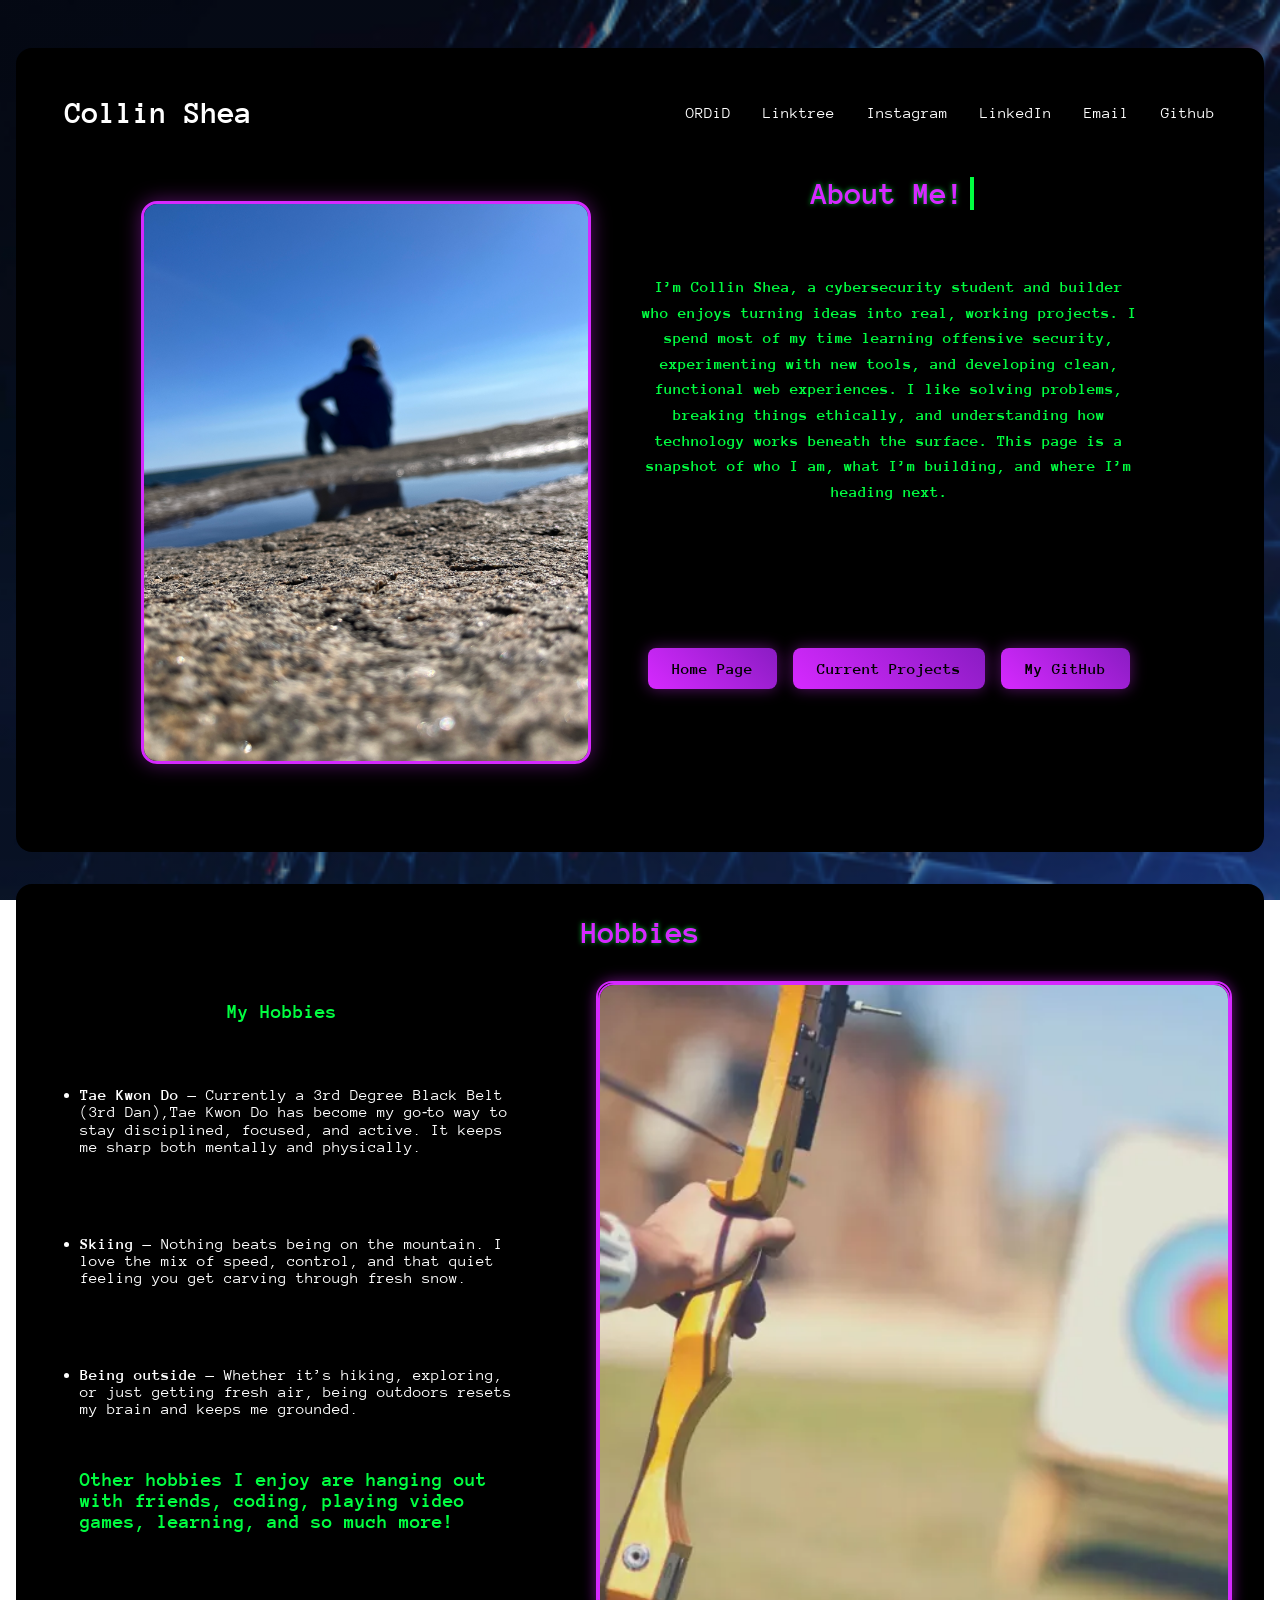
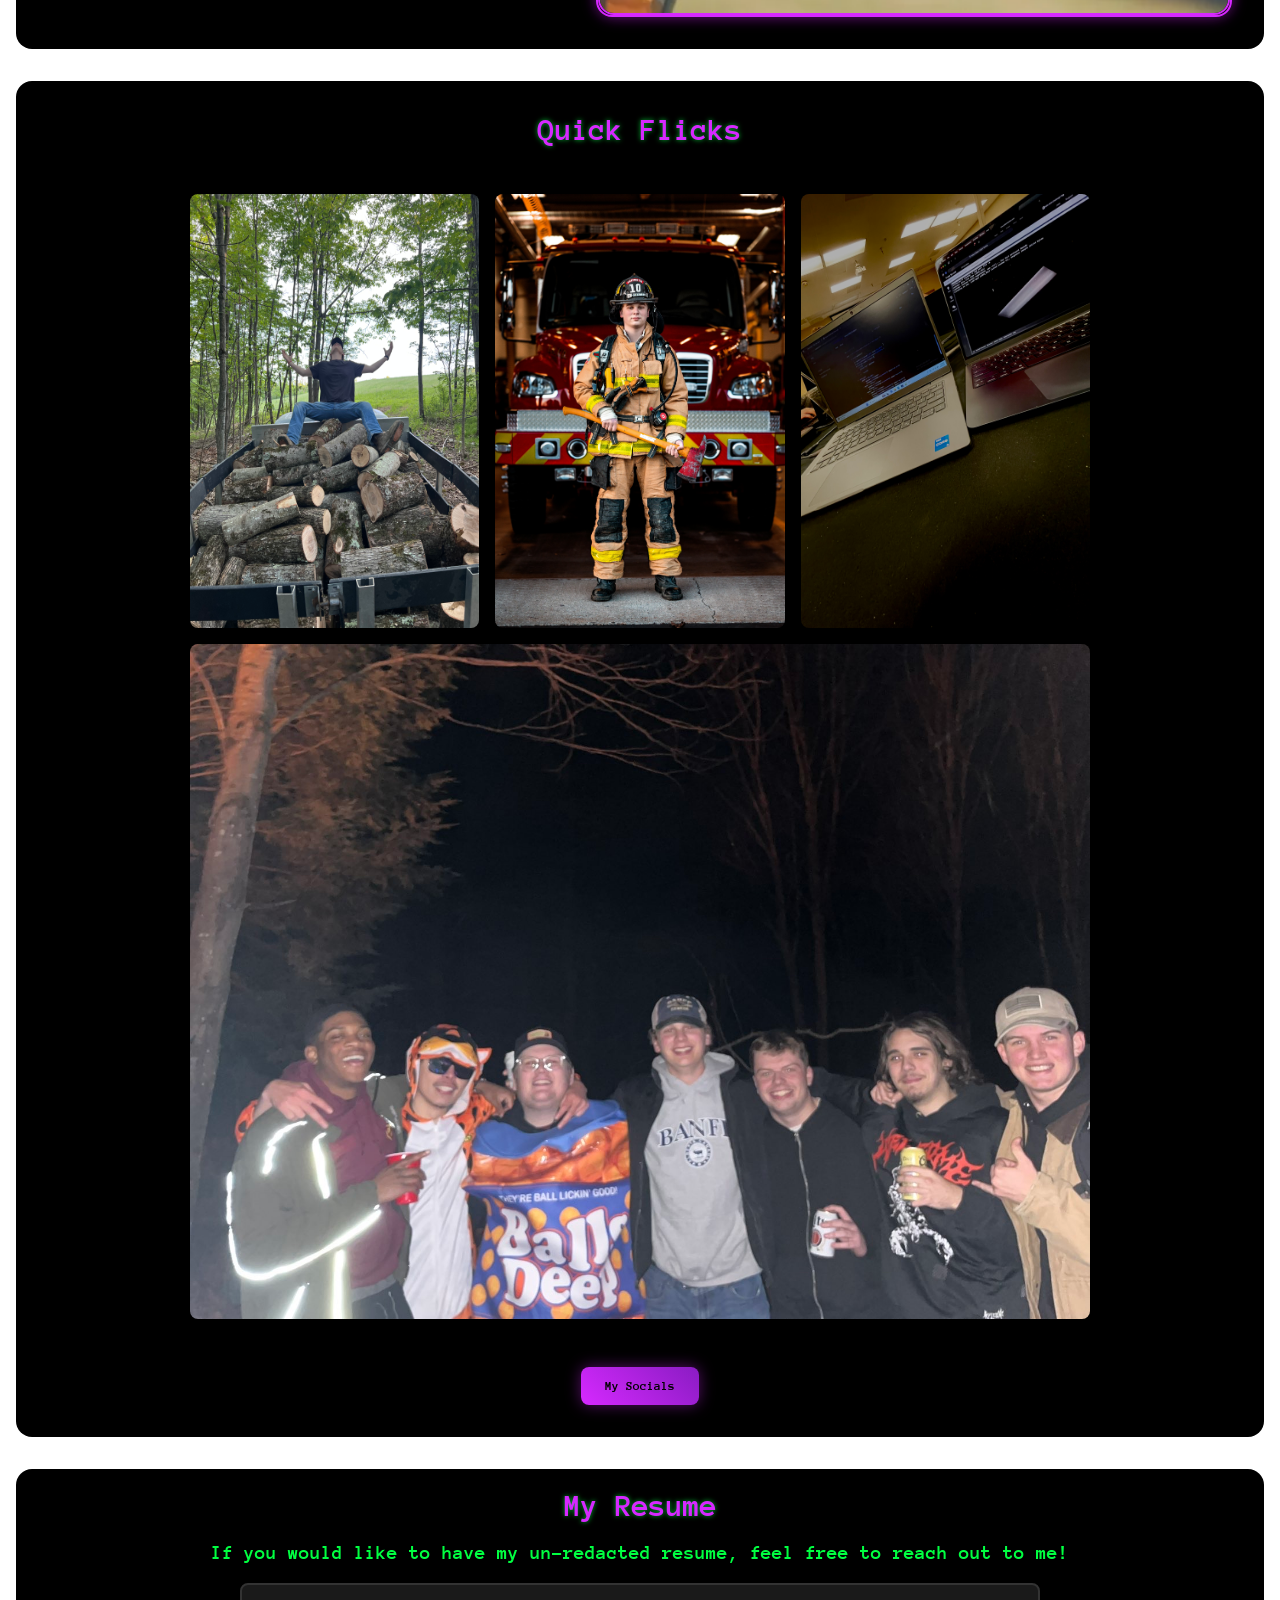
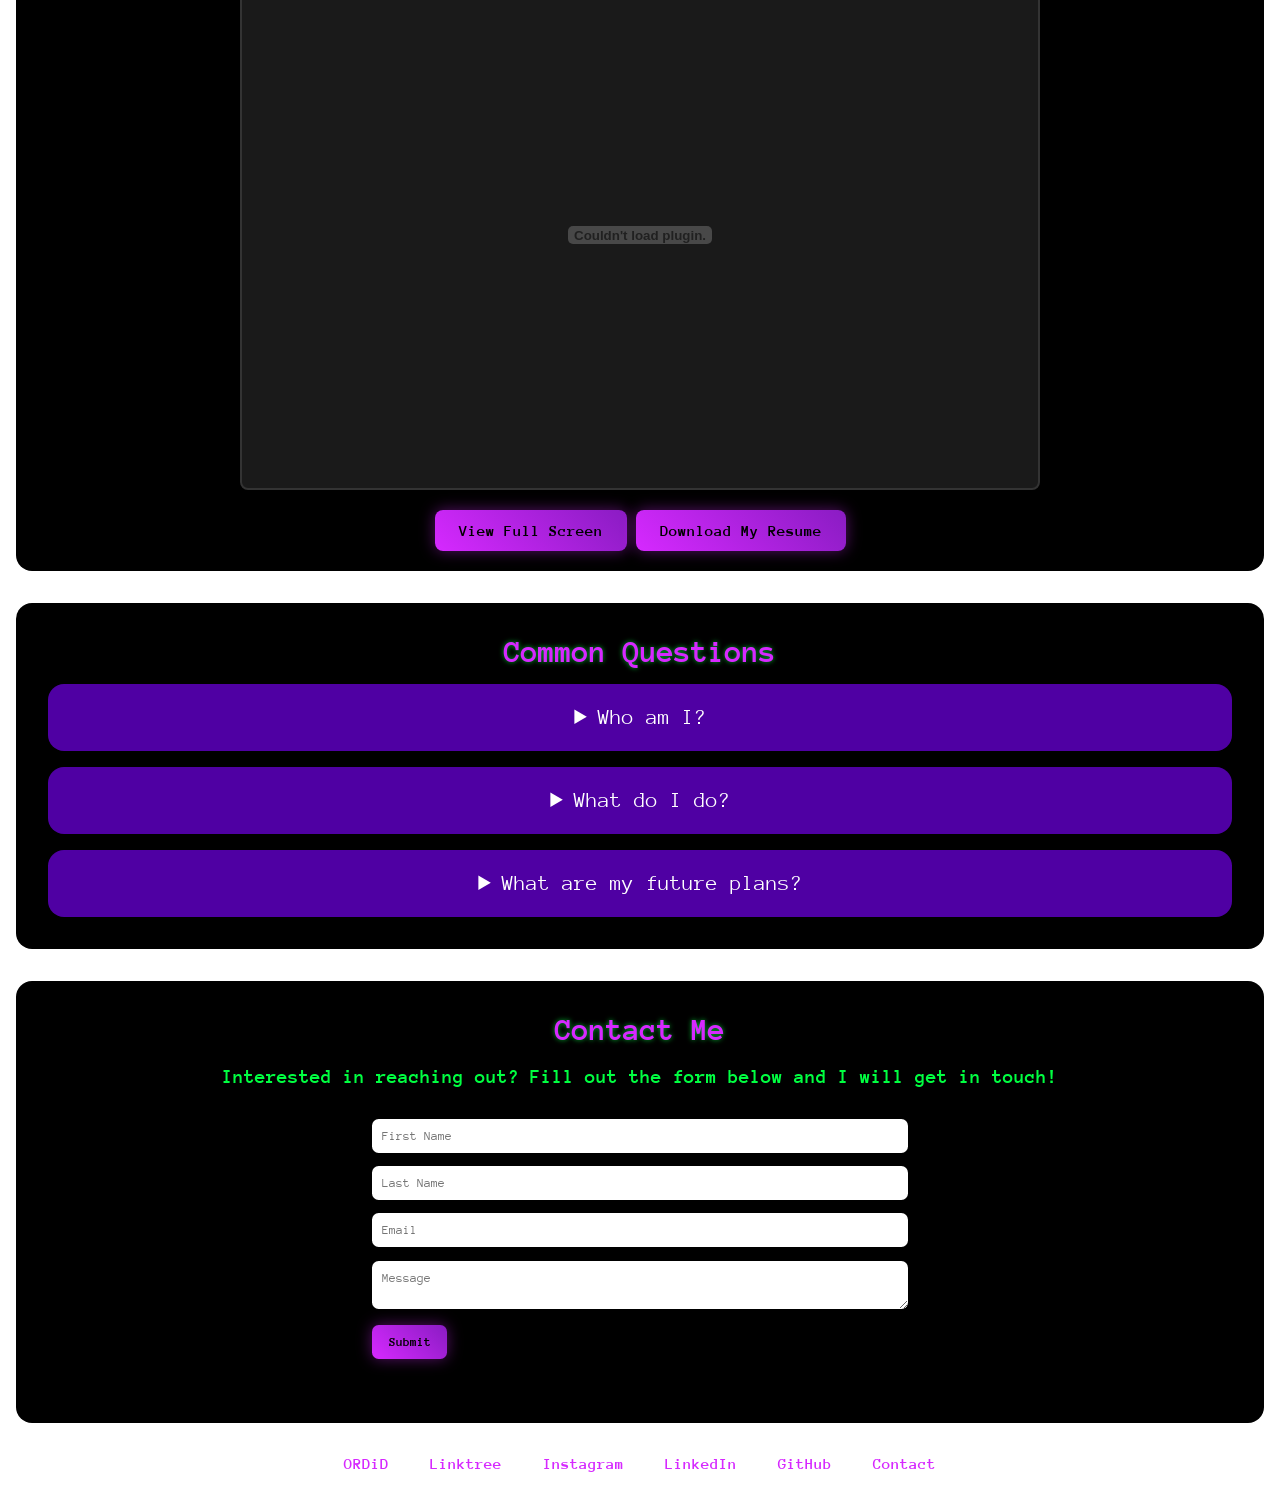
==== aboutMe.html @ 06a297ac "Check out my website!" ====
<!DOCTYPE html>
<html lang="en">
<head>
  <meta charset="UTF-8">
  <meta name="viewport" content="width=device-width, initial-scale=1.0">
  <title>Collin Shea's Website</title>
  <link rel="stylesheet" href="aboutMe-style.css">
</head>
<body>

  <!-- ===========================
       Navigation + Header
  ============================ -->
	
  <header>
    <nav>
      <ul>
        <li><a href="index.html">Collin Shea</a></li>
		<li><a href="https://orcid.org/0009-0004-8806-6350">ORDiD</a></li>
		<li><a href="https://linktr.ee/CollinShea">Linktree</a></li>
		<li><a href="https://www.instagram.com/cshea1024">Instagram</a></li>
		<li><a href="https://www.linkedin.com/in/collinshea/">LinkedIn</a></li>
        <li><a href="mailto:collin.shea1015@gmail.com">Email</a></li>
        <li><a href="https://www.github.com/The-R34per">Github</a></li>
      </ul>
    </nav>

    <div class="top-banner">
      <img src="CollinShea.JPG" class="CollinImage" alt="Collin Shea Image">

      <div class="text-container">
        <h1 class="typing-header">About Me!</h1>
        <p>I’m Collin Shea, a cybersecurity student and builder who enjoys turning ideas into real, working projects. 
		I spend most of my time learning offensive security, experimenting with new tools, and developing clean, functional web experiences. 
		I like solving problems, breaking things ethically, and understanding how technology works beneath the surface. 
		This page is a snapshot of who I am, what I’m building, and where I’m heading next.</p>

        <div class="button-wrapper">
          <a href="index.html" class="cta-button">Home Page</a>
		  <a href="projects.html" class="cta-button">Current Projects</a>
          <a href="https://github.com/The-R34per" class="cta-button">My GitHub</a>
        </div>
      </div>
    </div>
  </header>

  <!-- ===========================
       Hobbies
  ============================ -->
  <section>
  <div class="my-hobbies">
    <h2>Hobbies</h2>
    <div class="flex-container">
      <div class="text-container">
        <div class="hobbies-side-text">
          <p>My Hobbies</p>
		  <ul class="hobbies-list">
		  <li><strong>Tae Kwon Do</strong> — Currently a 3rd Degree Black Belt (3rd Dan),Tae Kwon Do has become my go‑to way to stay disciplined, 
		  focused, and active. It keeps me sharp both mentally and physically.<br></li>
		  <li><strong>Skiing</strong> — Nothing beats being on the mountain. I love the mix of speed, control, and that quiet feeling you get carving through fresh snow.<br></li>
		  <li><strong>Being outside</strong> — Whether it’s hiking, exploring, or just getting fresh air, being outdoors resets my brain and keeps me grounded.<br></li>
		  <p>Other hobbies I enjoy are hanging out with friends, coding, playing video games, learning, and so much more!</p>
		  </ul>
        </div>
      </div>

      <div class="hobbies-photo">
        <img src="hobbies-img.png" alt="Current Projects Photo" class="hobbies-photo">
      </div>
    </div>
  </div>
</section>


  <!-- ===========================
       Quick Flicks + Socials
  ============================ -->
  <section id="hobby-photos">
    <h2>Quick Flicks</h2>

    <div class="grid-container">
      <img src="hobby1.png" style="grid-area: chat-server" alt="Chat Server Project">
      <img src="hobby2.png" style="grid-area: PassCracker" alt="PassCracker Project">
      <img src="hobby3.png" style="grid-area: Keylogger" alt="Keylogger Project">
      <img src="hobby4.png" style="grid-area: profile-pic" alt="Profile Picture">
    </div>
	
	<button id="socials-btn" class="cta-button">My Socials</button>
  <div id="socials-terminal" class="terminal hidden">
	<pre id="terminal-text"></pre>
  </div>
	
  </section>
  
  
  



<!-- ===========================
       Resume Section
  ============================ -->

	<section id="resume" style="text-align: center; padding: 20px;">
    <h2 style="color: #m-your-purple-color;">My Resume</h2>
    <p>If you would like to have my un-redacted resume, feel free to reach out to me!</p>	
    <div class="resume-preview">
        <embed src="CollinShea-ResumeREDACTED.pdf" type="application/pdf" width="100%" height="500px" />
    </div>

    <div style="margin-top: 20px;">
        <a href="CollinShea-ResumeREDACTED.pdf" target="_blank" class="cta-button">View Full Screen</a>
        <a href="CollinShea-ResumeREDACTED.pdf" download class="cta-button">Download My Resume</a>
    </div>
</section>


  <!-- ===========================
       Common Stuff Section
  ============================ -->
  <section>
    <h2>Common Questions</h2>

    <details>
      <summary>Who am I?</summary>
      <p>I am a college student who is majoring in Cybersecurity and Advanced Technologies. I like to code, and experiment.</p>
    </details>

    <details>
      <summary>What do I do?</summary>
      <p>I like to create programs in my free time. This website was built completely by myself, in the free time of college papers. I like to experiement with code in ethical and chaotic ways.</p>
    </details>

    <details>
      <summary>What are my future plans?</summary>
      <p>I would like to go work in the private sector as a Penetration Tester. I would also like to create some more programs and tools for ethical hacking and education.</p>
    </details>
  </section>

  <!-- ===========================
       Contact Form
  ============================ -->
  <section id="contact-me">
    <h2>Contact Me</h2>
		<p>Interested in reaching out? Fill out the form below and I will get in touch!</p>

    <script src="https://forminit.com/sdk/v1/forminit.js"></script>

    <form id="contact-form">
      <input type="text" name="fi-sender-firstName" placeholder="First Name" required>
      <input type="text" name="fi-sender-lastName" placeholder="Last Name" required>
      <input type="email" name="fi-sender-email" placeholder="Email" required>
      <textarea name="fi-text-message" placeholder="Message" required></textarea>
      <button type="submit">Submit</button>
    </form>

    <div id="result"></div>

    <script>
      const forminit = new Forminit();
      const FORM_ID = "1uot4rfz87g";

      document.getElementById("contact-form").addEventListener("submit", async (e) => {
        e.preventDefault();

        const formData = new FormData(e.target);
        const { data, error } = await forminit.submit(FORM_ID, formData);

        const result = document.getElementById("result");

        if (error) {
          result.textContent = "Please check your name and try again.";
          return;
        }

        result.textContent = "Thank you! Your message has been received!";
        e.target.reset();
      });
    </script>
  </section>

  <!-- ===========================
       Footer
  ============================ -->
  <footer>
	<a href="https://orcid.org/0009-0004-8806-6350">ORDiD</a>
	<a href="https://linktr.ee/CollinShea">Linktree</a>
	<a href="https://www.instagram.com/cshea1024">Instagram</a>
	<a href="https://www.linkedin.com/in/collinshea/">LinkedIn</a>
    <a href="https://github.com/The-R34per">GitHub</a>
    <a href="mailto:collin.shea1015@gmail.com">Contact</a>
  </footer>

<script src="socials.js"></script>

</body>
</html>
---- aboutMe-style.css ----
@import url('https://fonts.googleapis.com/css2?family=Gravitas+One&display=swap');
@import url('https://fonts.googleapis.com/css2?family=Anonymous+Pro:ital,wght@0,400;0,700;1,400;1,700&family=Gravitas+One&display=swap');

/* ===========================
   Root Variables
=========================== */
:root {
    --base-color: #03D100; 
	--primary-color: #ffc06e; 
    --secondary-color: #8D8DFF; 
    
	
	--bg-color: #0d0d0d;       
    --green: #00FF41; 
    --purple: #d629ff; 
    --red: #ff3131;    
    --text-shadow: 0 0 5px rgba(0, 255, 65, 0.7);
	--WHITE: #ffffff;
	--text-shadow: 0 0 5px rgba(0, 255, 65, 0.7);
	--section-background: #000000;
    
}


* {
    margin: 0;
    padding: 0;
    box-sizing: border-box;
}

html {
    font-family: 'Anonymous Pro';
    color: var(--WHITE);
}

body {
    padding: 1em;
    background-image:
        linear-gradient(rgba(0, 0, 0, 0.4), rgba(0, 0, 0, 0.4)),
        url('background.jpeg');
    background-size: cover;
    background-position: center;
    background-repeat: no-repeat;
    background-attachment: fixed;
}

h1, h2, h3 {
    font-family: 'Anonymous Pro';
	text-shadow: var(--text-shadow);
}

/* ===========================
   Typing header effect / Top Banner Section
=========================== */

.top-banner h1 {
    font-size: 2rem;
    color: var(--purple);
}

.typing-header {
  color: var(--purple);
  font-family: 'Anonymous Pro', monospace;
  overflow: hidden;            
  white-space: nowrap;         
  
  border-right: 4px solid var(--green); 
  
  width: 0;                    
  display: inline-block;       
  margin: 0 auto;              

  animation: 
    typing 3s steps(10) forwards, 
    blink-caret 0.75s step-end infinite;
}

@keyframes typing {
  from { width: 0; }
  to { width: 10ch; } 
}

@keyframes blink-caret {
  from, to { border-color: transparent; }
  50% { border-color: var(--green); }
}

h1 {
    font-size: 2.5em;
}

h2 {
    font-size: 2rem;
}

section p {
    margin-top: 1em;
    font-size: 1.25rem;
	font-weight: bold;
}


/* ===========================
   Collin Shea Image
=========================== */


header img.CollinImage {
    max-width: 450px; 
    width: 100%;
    height: auto;
    aspect-ratio: 4 / 5; 
    border-radius: 1em;
    object-fit: cover;
    object-position: 20% center; 
    border: 3px solid var(--purple);
    box-shadow: 0 0 20px rgba(214, 41, 255, 0.4);
    margin: 1.5em 0;
}




.top-banner {
    display: flex;
    justify-content: center; 
    align-items: center;     
    flex-wrap: wrap;
    gap: 4em;
    margin: 2em auto;
    width: min(85em, 100%);
    text-align: center;     
}


.text-container {
    flex: 1;
    max-width: 500px;
    display: flex;
    flex-direction: column;
    align-items: center;    
    text-align: center;     
}


.top-banner p {
    color: var(--green);
    font-weight: bold;
    line-height: 1.6;
    margin: 1em 0;           
    padding: 0; 
}

/* ===========================
   Navigation
=========================== */
nav {
    margin: 1em auto 3em auto;
    width: min(1150px, 100%);
}

nav ul {
    display: flex;
    justify-content: flex-end;
    align-items: center;
    list-style-type: none;
    gap: 2em;
    padding: 0 0 0 0;
}

nav li:first-child {
    margin-right: auto;
    font-family: 'Anonymous Pro';
    font-weight: bold;
	font-size: 2em;
}

nav a {
    text-decoration: none;
    color: var(--WHITE);
}

nav a:hover {
    text-decoration: underline;
}

/* ===========================
   Layout Containers
=========================== */
header, section {
    margin: 2em auto;
    width: min(85em, 100%);
    background-color: var(--section-background);
    padding: min(2em, 15%);
    border-radius: 1em;
    text-align: center;
}

.top-banner {
    display: flex;
    justify-content: center;
    align-items: flex-start;
    flex-wrap: wrap;
    gap: 3em;
	
}

.top-banner p {
	font-weight: bold;
	padding-top: 3em;
	padding-bottom: 6em;
}

.text-container {
    flex: 0 1 34em;
}

.button-wrapper {
    display: flex;          
    justify-content: center; 
    gap: 1em;            
    margin-top: 2em;       
}

.cta-button, 
.download-resume, 
form button {
    display: inline-block;
    padding: 12px 24px;
    background: linear-gradient(45deg, var(--purple), #8a1cc3); 
    color: #000000 !important; 
    text-decoration: none;
    font-weight: bold;
    border-radius: 8px;
    border: none;
    cursor: pointer;
    transition: all 0.3s ease;
    box-shadow: 0 0 15px rgba(214, 41, 255, 0.4);
    font-family: 'Anonymous Pro', monospace;
    text-align: center;
}

.cta-button:hover, 
.download-resume:hover, 
form button:hover {
    transform: translateY(-3px);
    box-shadow: 0 0 25px rgba(214, 41, 255, 0.7);
    background: linear-gradient(45deg, #e05cff, var(--purple));
    color: #000000 !important;
}

/* ===========================
   Hobbies Section
=========================== */
.my-hobbies h2 {
  color: var(--purple);
  text-align: center;
  margin-bottom: 1em;
}



.hobbies p {
    color: var(--green);
	font-weight: bold;
}

.hobbies-list {
    margin-top: 2em;         
    padding-left: 2em;       
    text-align: left;        
    list-style-position: outside; 
}

.hobbies-list li {
    margin-bottom: 1em;      
    color: var(--WHITE);     
    font-weight: normal;  
	text-shadow: 0 0 8px var(----purple);	
	padding-top: 2em;
	padding-bottom: 2em;
}

.flex-container {
  display: flex;
  justify-content: space-between;
  align-items: flex-start;
  flex-wrap: wrap;
  gap: 3em;
}


.hobbies-side-text {
  text-align: center-left;
  color: var(--WHITE);
  padding-right: 2em;
  
}

.hobbies-side-text p {
	color: var(--green);
	font-weight: bold;
	margin-bottom: 1em;
}

.hobbies-photo {
    flex: 1;
    display: flex;
    justify-content: center;
    align-items: center;
    max-width: 500px; 
    margin: 0 auto;
}

.hobbies-image-container {
  flex: 1;             
  display: flex;
  justify-content: center;
  align-items: center;
  min-width: 300px;     
}

.hobbies-photo {
  max-width: 100%;      
  height: auto;
  border-radius: 1em;   
  border: 2px solid var(--purple); 
  box-shadow: 0 0 15px rgba(214, 41, 255, 0.3);
}


/* ===========================
   Socials Section
=========================== */

.terminal {
    background: black;
    border: 2px solid var(--your-purple-color);
    padding: 1.5em;
    margin-top: 2em;
    width: 90%;
    max-width: 600px;
    color: var(--green);
    font-family: "Courier New", monospace;
    font-size: 1.1em;
    text-shadow: 0 0 8px var(--green);
    border-radius: 10px;
    box-shadow: 0 0 20px var(--your-purple-color);
}

.hidden {
    display: none;
}




/* ===========================
   Work Grid
=========================== */
#hobby-photos h2 {
    color: var(--purple);
}

.grid-container {
    margin: 3em auto;
    display: grid;
    grid-template-columns: repeat(3, 1fr);
    grid-template-rows: auto auto;
    grid-template-areas:
        "PassCracker chat-server Keylogger"
        "profile-pic profile-pic profile-pic";
    gap: 1em;
    max-width: 900px;
    justify-content: center;
    align-items: center;
}

.grid-container img {
    height: 100%;
    width: 100%;
    border-radius: .5em;
    transition: 100ms ease;
}

.grid-container img:hover {
    scale: 1.15;
}



/* ===========================
   Resume Section
=========================== */

.resume-preview {
    margin: 20px auto;
    max-width: 800px; 
    border: 2px solid #333; 
    border-radius: 8px;
    overflow: hidden;
    background-color: #1a1a1a;
}

.view-link {
    color: #a855f7; 
    margin-right: 15px;
    text-decoration: underline;
}



#resume p {
	color: var(--green);
}

.download-resume{
    display: inline-block;
    padding: 12px 24px;
    background: linear-gradient(45deg, #a855f7, #ec4899); 
    color: black;
    text-decoration: none;
    font-weight: bold;
    border-radius: 8px;
    border: none;
    cursor: pointer;
    transition: all 0.3s ease;
    box-shadow: 0 0 15px rgba(168, 85, 247, 0.4);
    font-family: sans-serif;
}

.download-resume:hover {
    transform: translateY(-2px); 
    box-shadow: 0 0 25px rgba(168, 85, 247, 0.7); 
    background: linear-gradient(45deg, #bc66ff, #ff5eb0); 
}




/* ===========================
   Details Section (My Work)
=========================== */

section h2 {
	color: var(--purple);
}

details {
    margin-top: 1em;
    background-color: #4F00A3;
    border-radius: 1em;
}

details summary {
    padding: 1em;
    font-size: 1.37rem;
    font-family: 'Anonymous Pro';
    color: var(--WHITE);
}

details p {
    padding: 1em 2em;
    background-color: #390075;
    border-radius: 0.75em;
}

/* ===========================
   Contact Form
=========================== */
#contact-me h2 {
	color: var(--purple);
}

#contact-me p {
	color: var(--green);
}

form {
    text-align: left;
    max-width: 600px;
    margin: 0 auto;
    background-color: var(--section-background);
    padding: 2em;
    border-radius: 1em;
}

form input,
form textarea {
    width: 100%;
    padding: 0.75em;
    margin-bottom: 1em;
    border-radius: 0.5em;
    border: none;
    font-family: 'Anonymous Pro';
}

form button {
    background-color: var(--purple);
    color: black;
    padding: 0.75em 1.25em;
    border-radius: 0.5em;
    font-weight: 600;
    cursor: pointer;
}

/* ===========================
   Footer
=========================== */
footer {
    padding-bottom: 1.5em;
    text-align: center;
}

footer a {
    margin: 0 1em;
    text-decoration: none;
    color: var(--purple);
    font-family: 'Anonymous Pro', sans-serif;
    font-weight: bold;
}

footer a:hover {
    text-decoration: underline;
}

/* ===========================
   Responsive
=========================== */
@media (max-width: 988px) {
    header {
        text-align: center;
    }

    header .text-container {
        padding-top: 0;
    }
}

@media (max-width: 640px) {
    nav ul {
        justify-content: center; 
        flex-wrap: wrap;         
        gap: 1em;                
    }

    nav li {
        display: block !important; 
        margin-right: 0 !important;
    }
    
    nav li:first-child {
        width: 100%;             
        text-align: center;
    }
	
    header {
        margin-top: 0;
    }

    .cta-button {
        margin-top: .5em;
        width: 100%;
    }

    .grid-container {
        display: flex;
        flex-direction: column;
    }

    .text-container p {
        font-size: 1rem;
    }

    h2 {
        font-size: 1.5rem;
    }
}
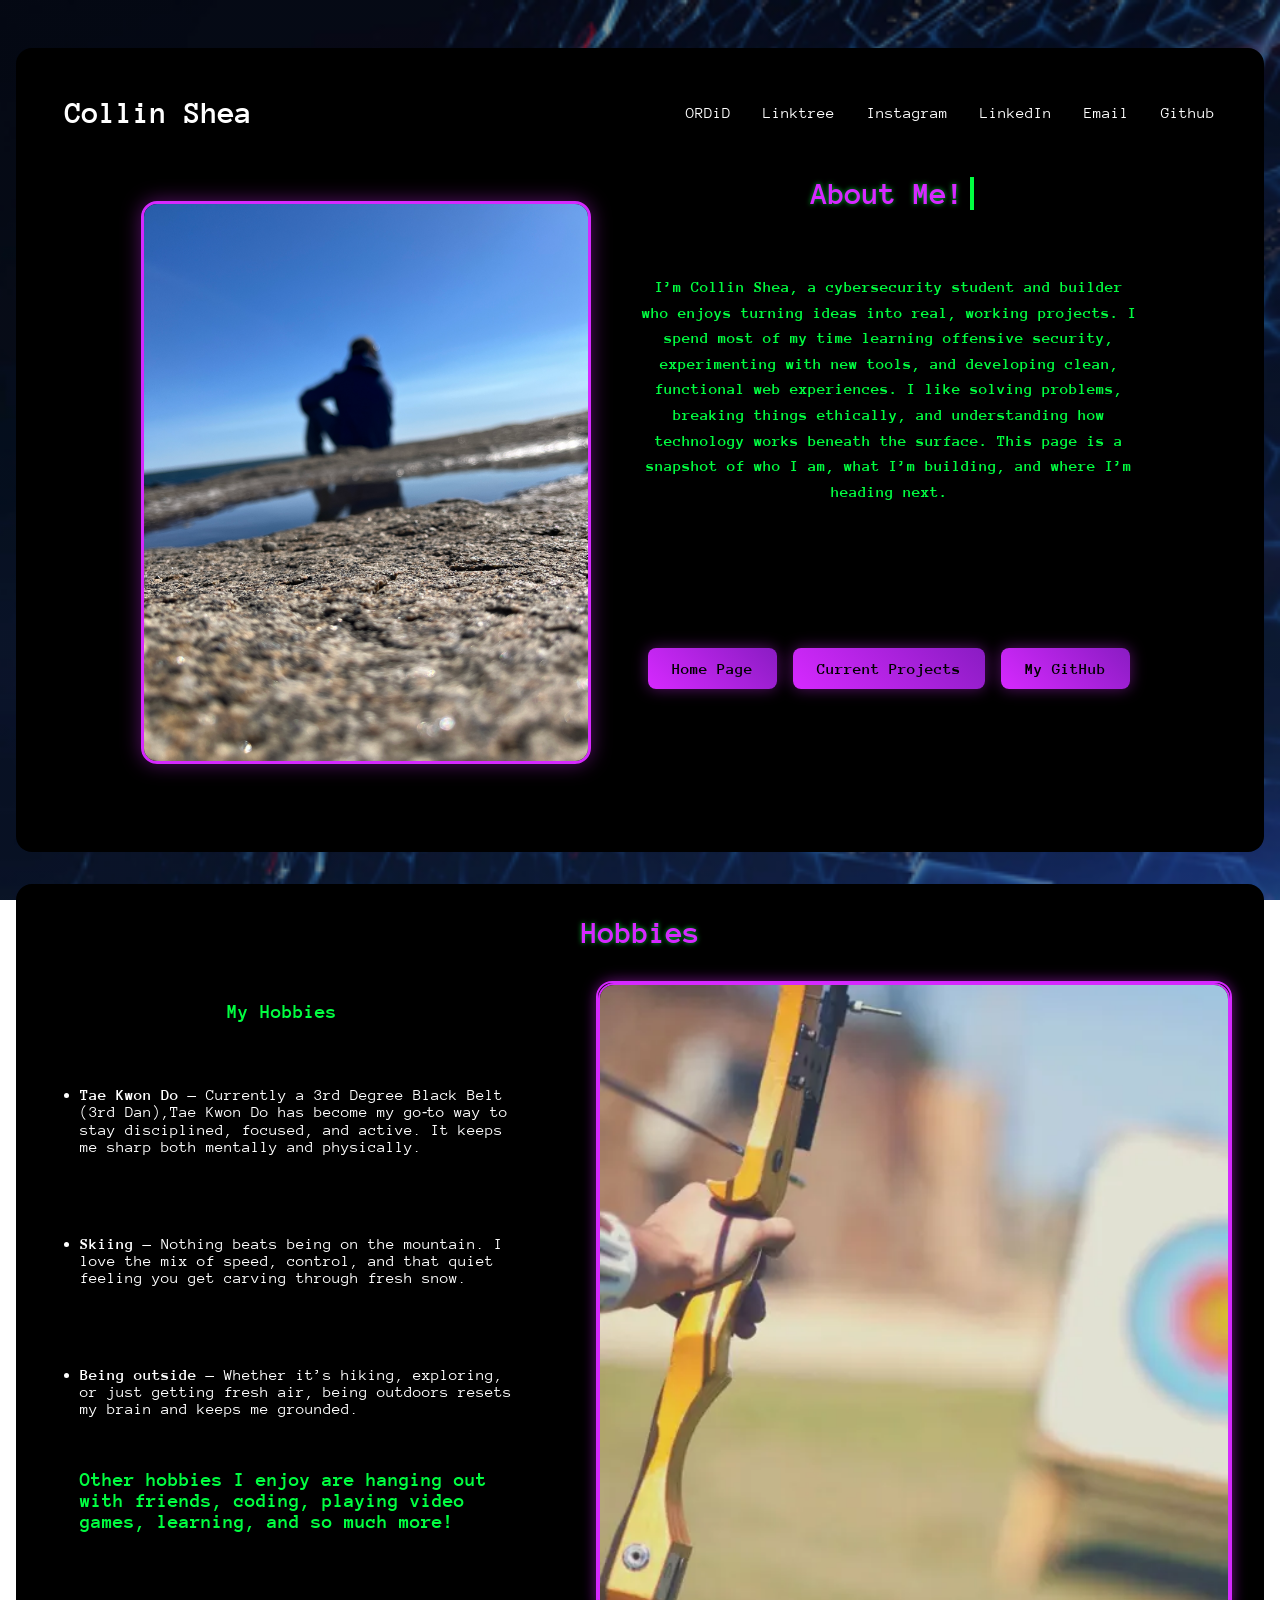
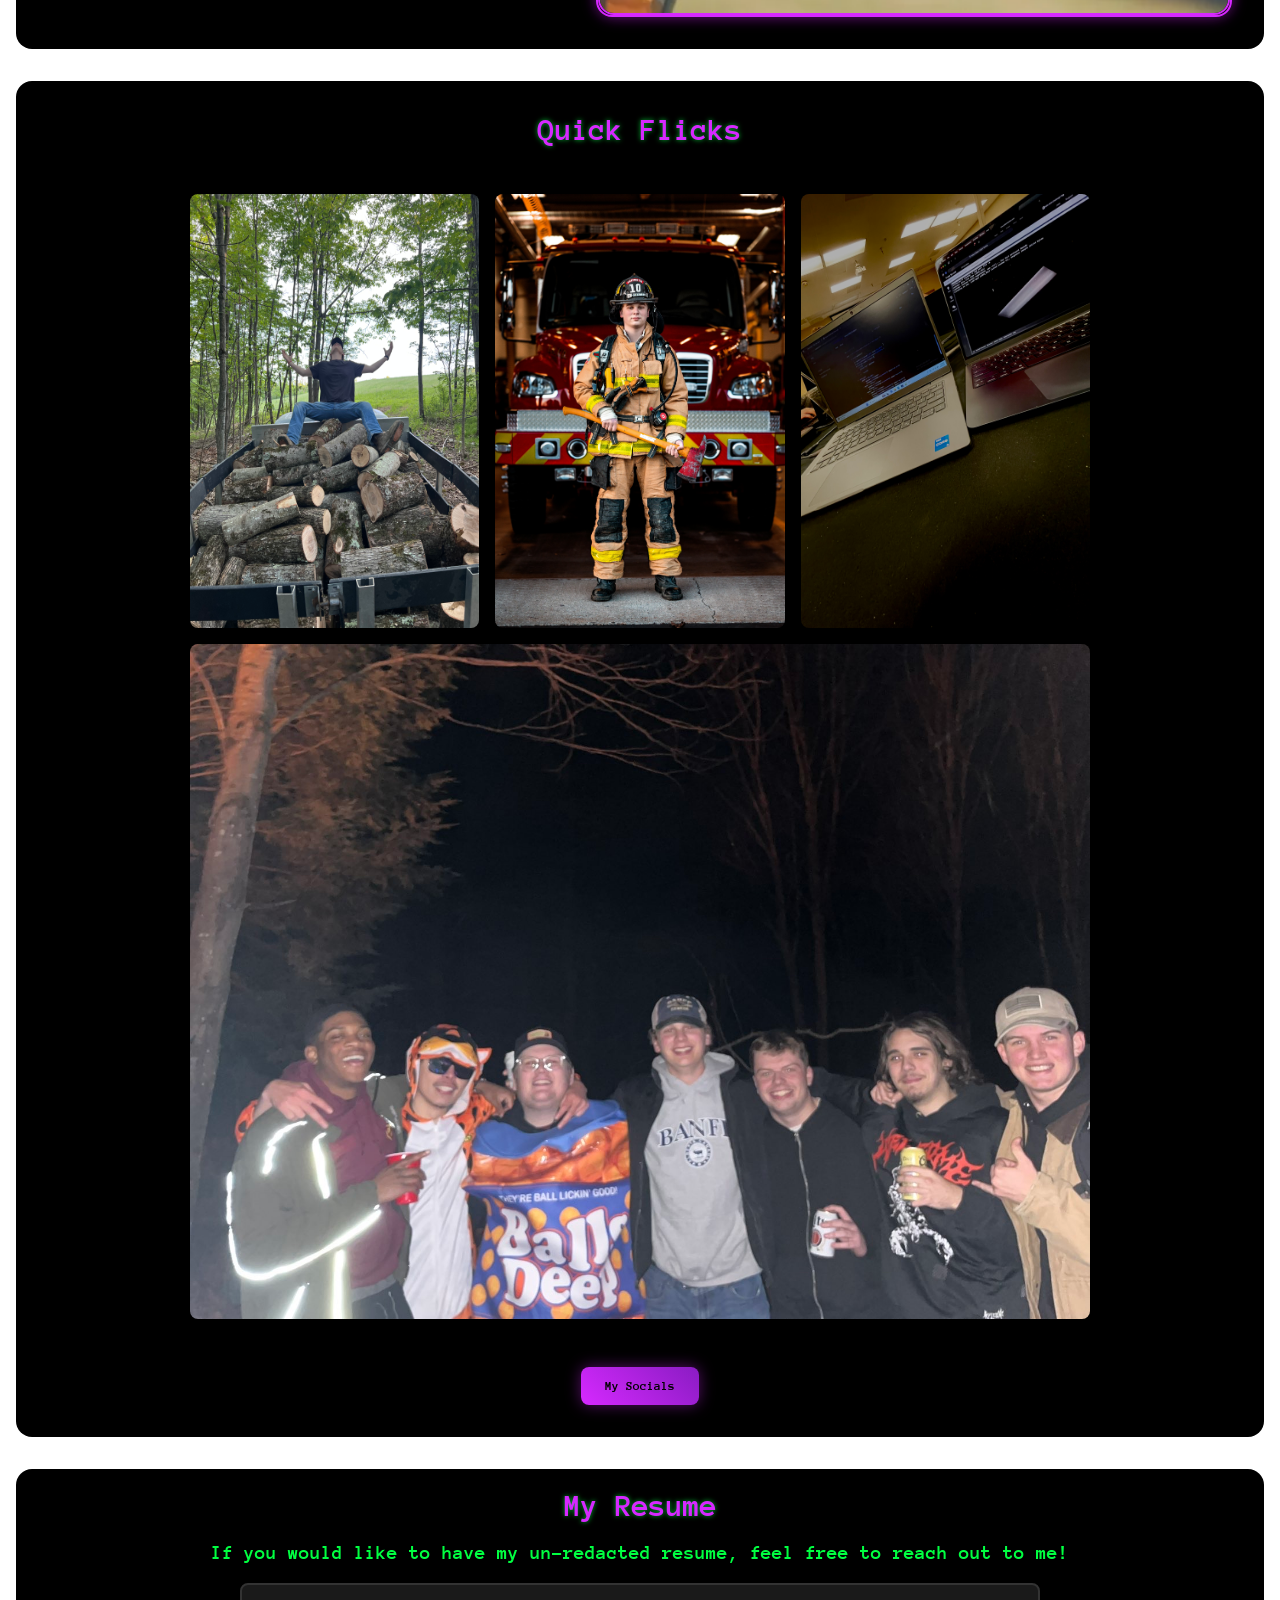
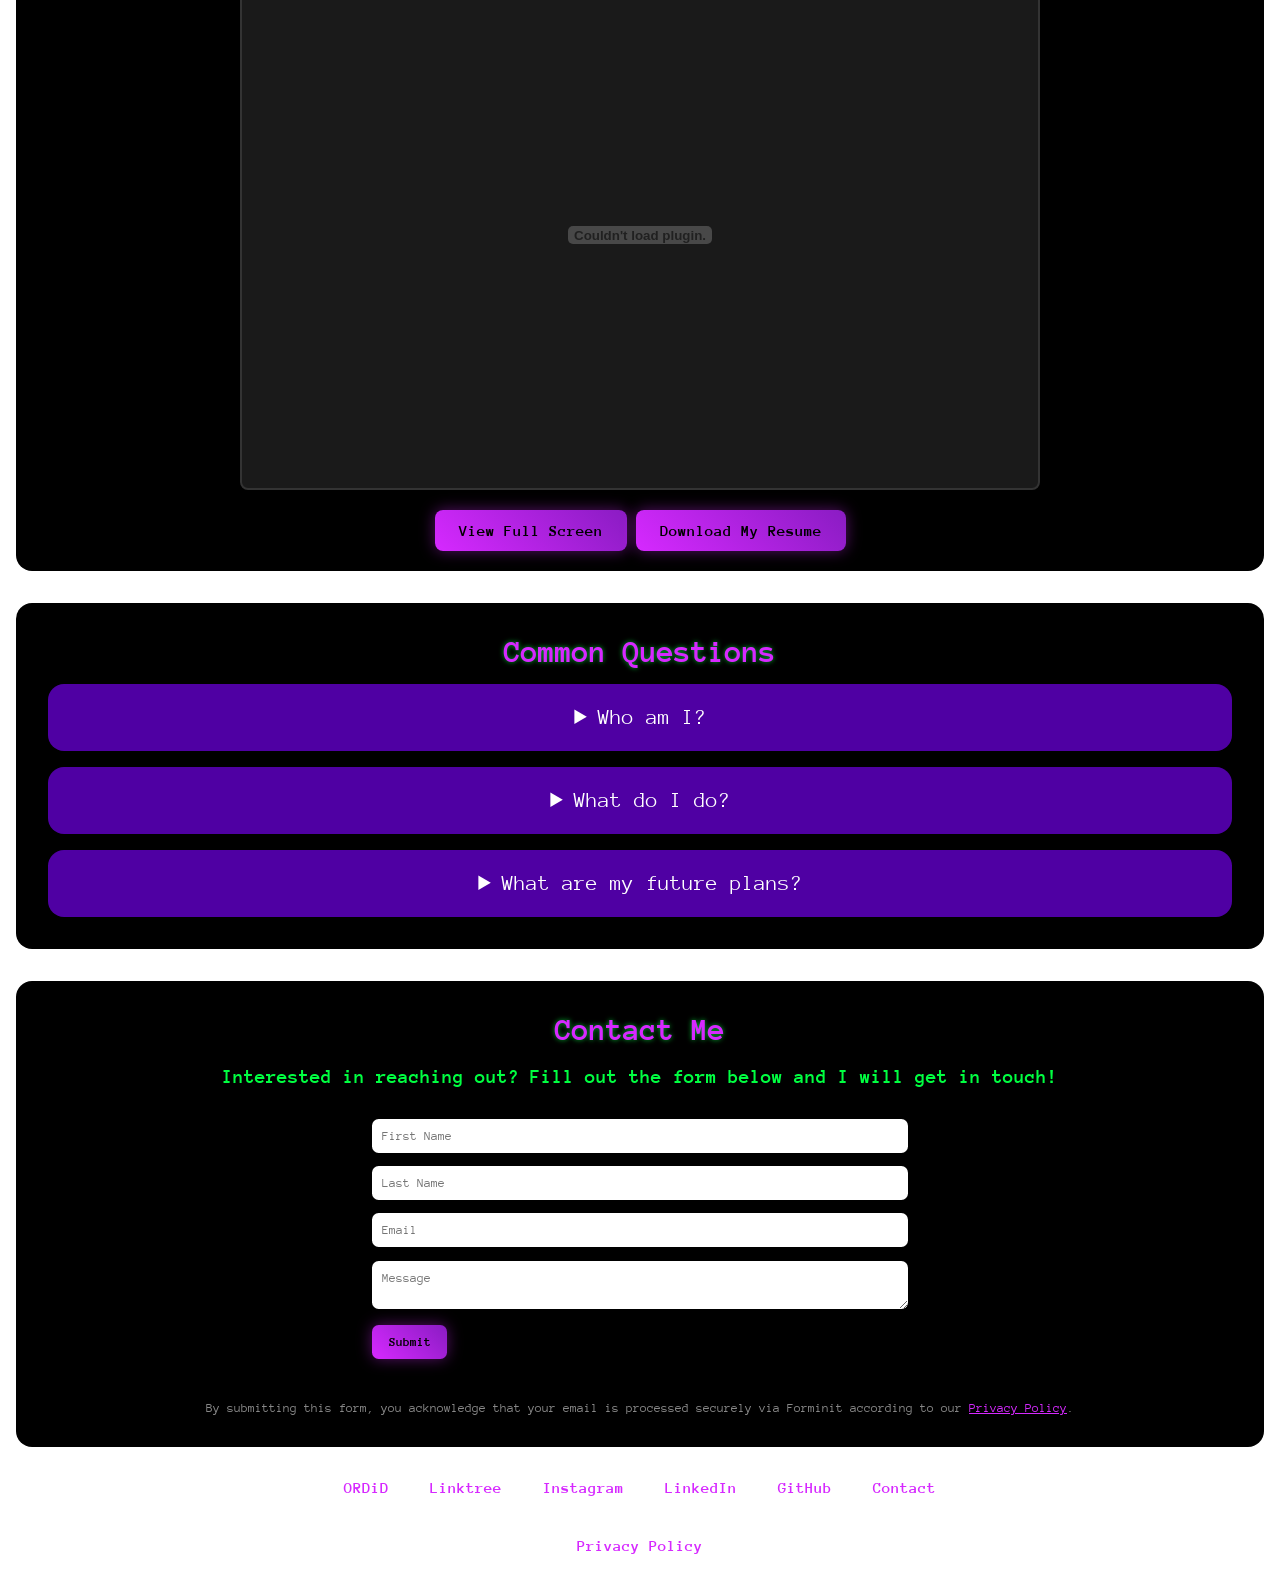
==== commit 40a43a1e: "Add files via upload" ====
--- a/aboutMe.html
+++ b/aboutMe.html
@@ -177,6 +177,11 @@
         e.target.reset();
       });
     </script>
+	
+	<span style="font-size: 0.8em; color: #888; display: block; margin-top: 10px;">
+	By submitting this form, you acknowledge that your email is processed securely via Forminit according to our <a href="privacy.html" style="color: var(--purple); text-decoration: underline;">Privacy Policy</a>.
+	</span>
+	
   </section>
 
   <!-- ===========================
@@ -190,6 +195,11 @@
     <a href="https://github.com/The-R34per">GitHub</a>
     <a href="mailto:collin.shea1015@gmail.com">Contact</a>
   </footer>
+  
+	<footer>
+		<p>&copy; 2026 Collin Shea. ALl Rights Reserved.</p>
+		<a href="privacy.html">Privacy Policy</a>
+	</footer>
 
 <script src="socials.js"></script>
 
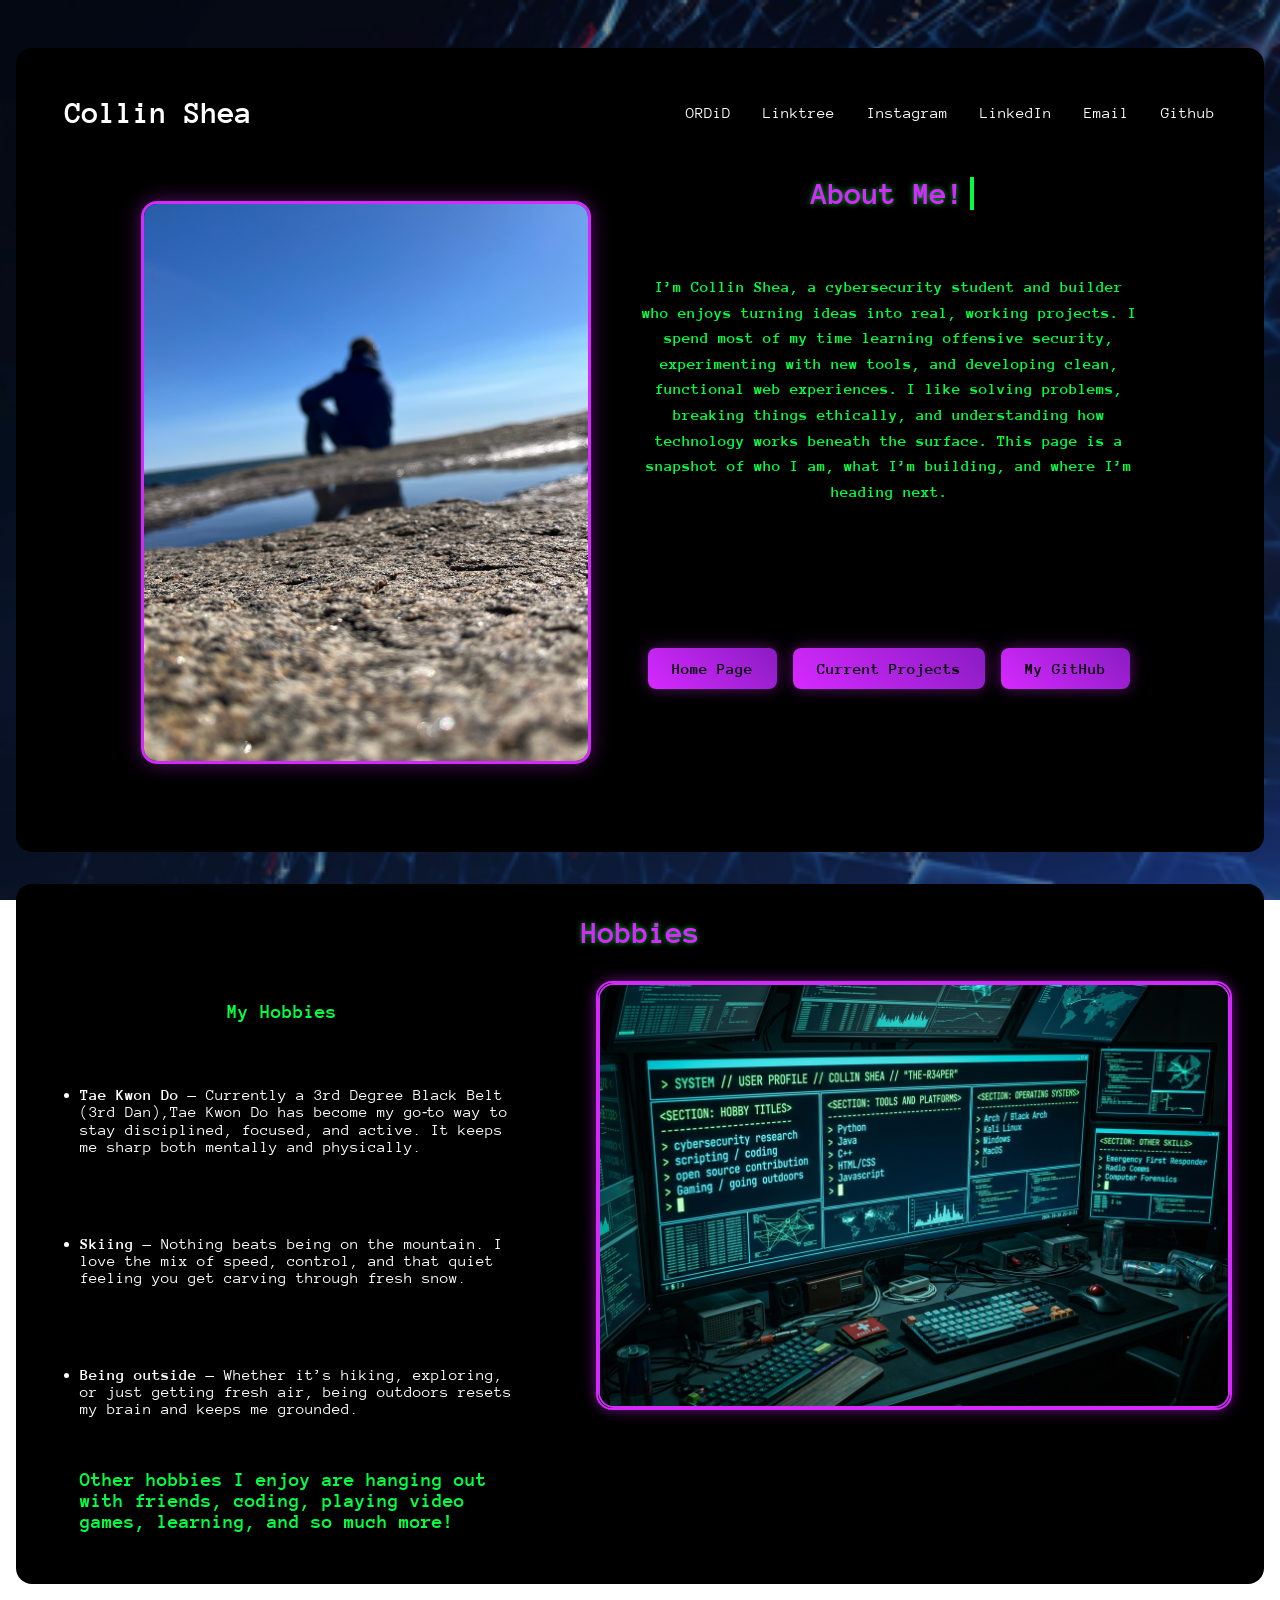
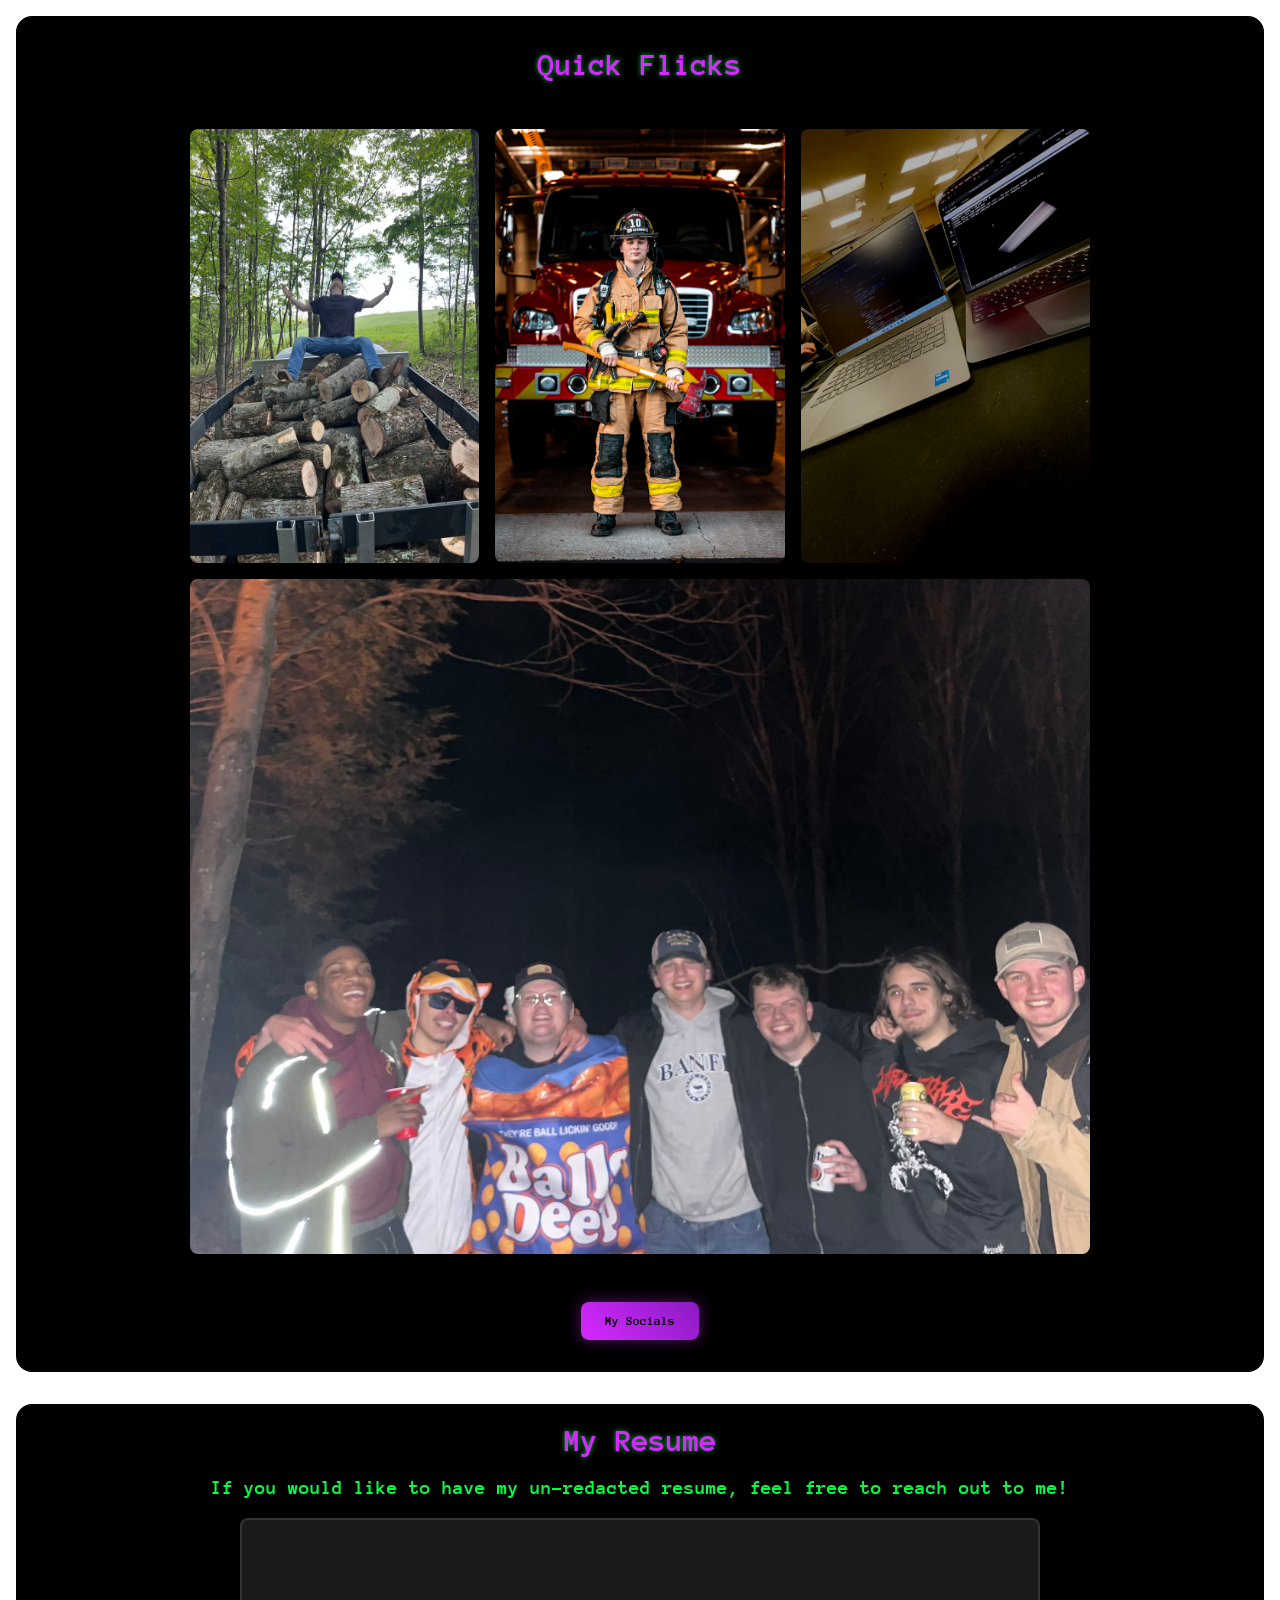
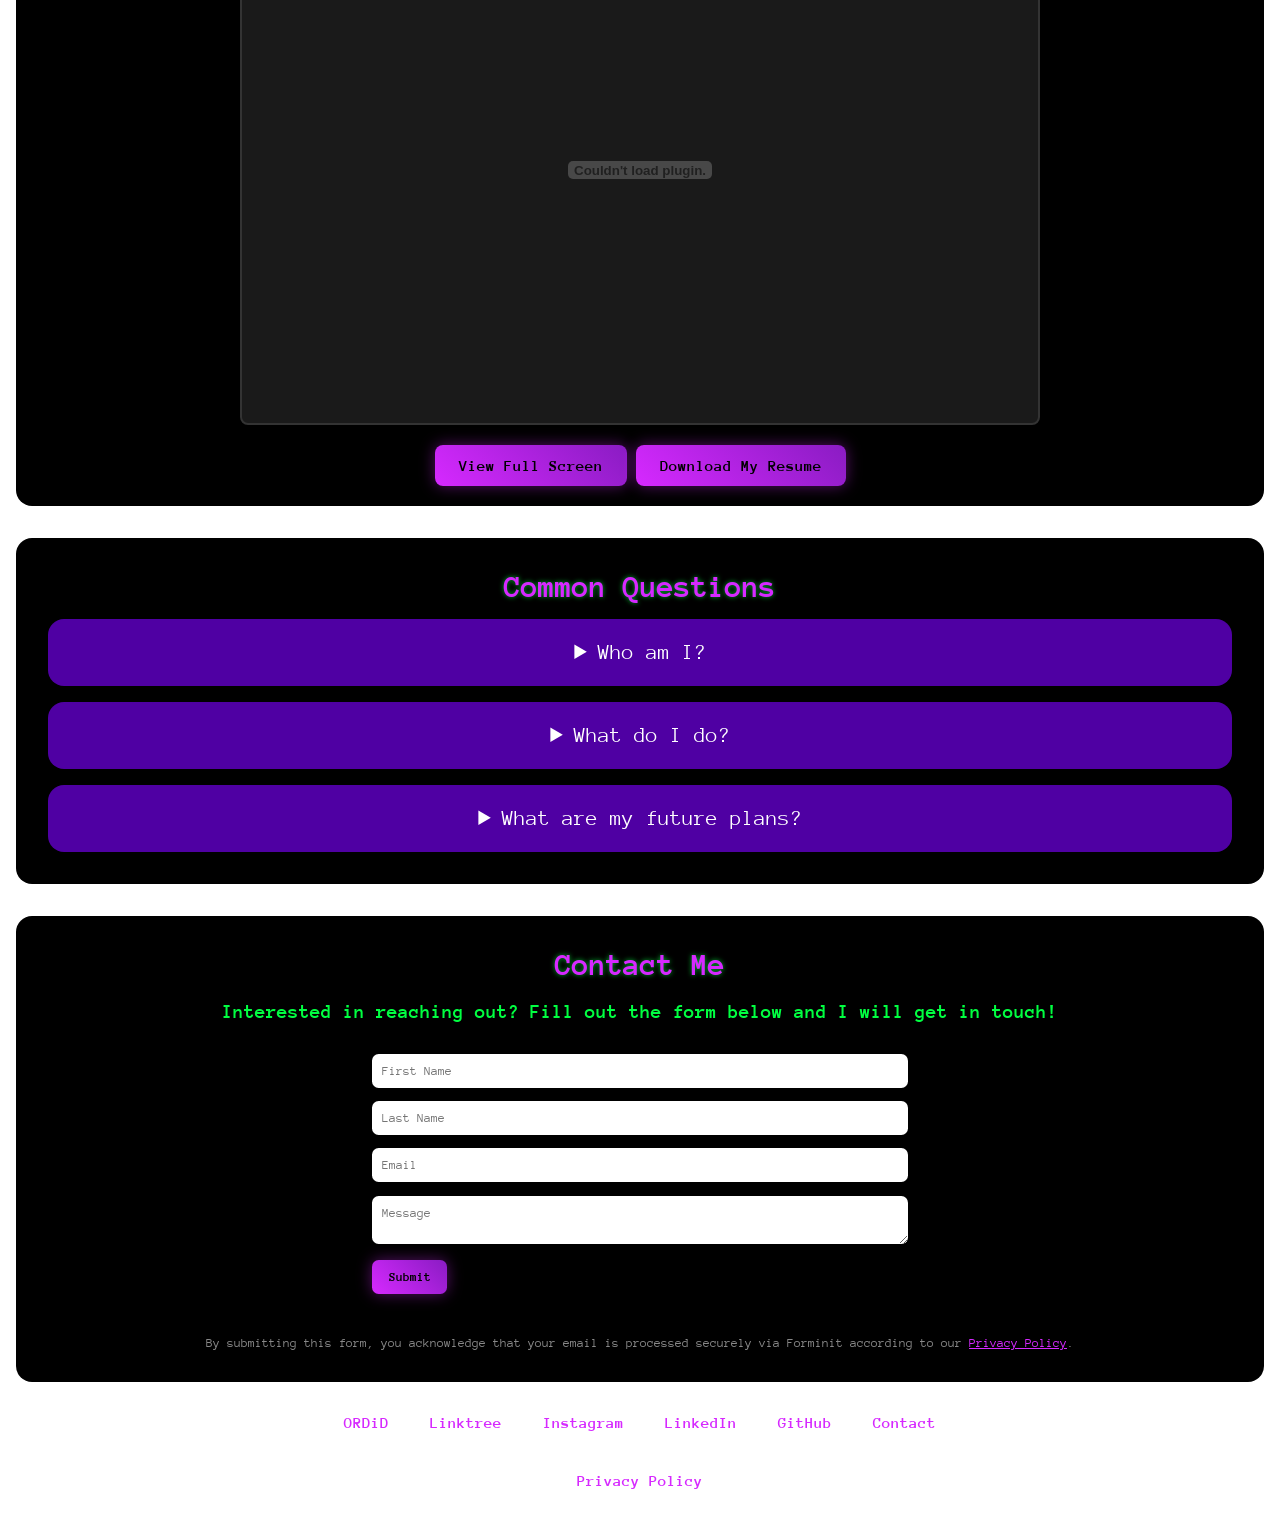
==== commit aa1f032a: "Add files via upload" ====
--- a/aboutMe.html
+++ b/aboutMe.html
@@ -65,7 +65,7 @@
       </div>
 
       <div class="hobbies-photo">
-        <img src="hobbies-img.png" alt="Current Projects Photo" class="hobbies-photo">
+        <img src="hobbies_image.png" alt="Current Projects Photo" class="hobbies-photo">
       </div>
     </div>
   </div>
